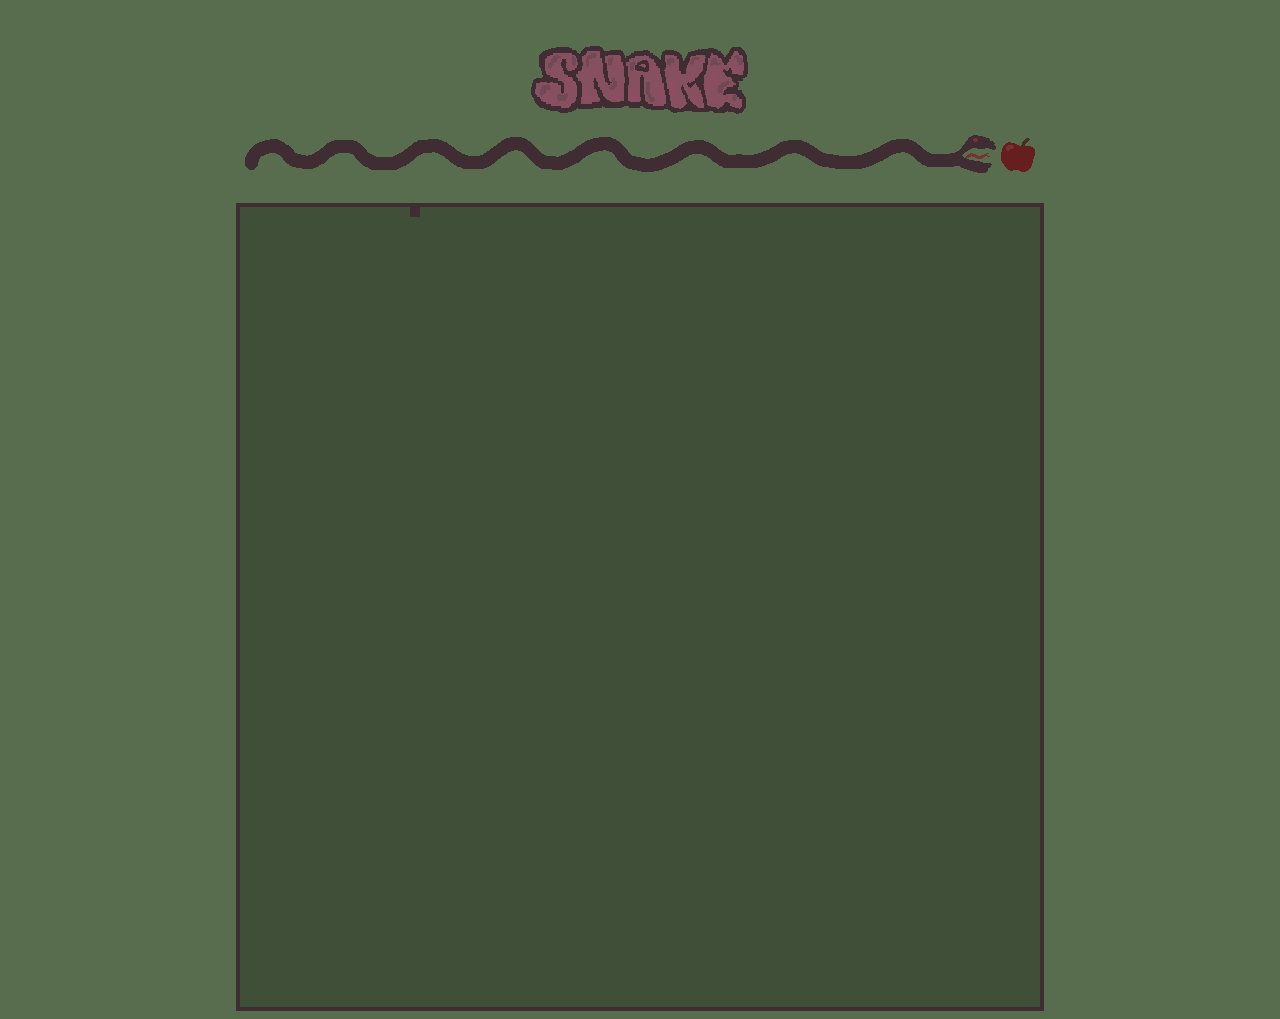
==== index.html @ a9384046 "Initial commit" ====
<!DOCTYPE html>
<html lang="en">
  <head>
    <link rel="stylesheet" type="text/css" href="styling.css" />
  </head>
  <body>
    <div>
      <img class="title" src="img/title.png" />
      <img class="title-snake" src="img/snake.png" />
    </div>
    <canvas
      id="snake-game"
      class="snake-canvas"
      width="800"
      height="800"
    ></canvas>
    <script>
      const canvas = document.getElementById("snake-game");
      const ctx = canvas.getContext("2d");
      var snakeDirection = "right";
      var snakePositions = [[0, 0]];

      ctx.fillStyle = "#3f4f38";
      ctx.fillRect(0, 0, 800, 800);

      var gameState = Array.from(Array(80), () => new Array(80).fill(0));
      gameState[0][0] = 1;

      function drawState() {
        for (var i = 0; i < 80; i++) {
          for (var j = 0; j < 80; j++) {
            switch (gameState[j][i]) {
              case 0:
                ctx.fillStyle = "#3f4f38";
                break;
              case 1:
                ctx.fillStyle = "#402d33";
                break;
              case 2:
                ctx.fillStyle = "#661e1e";
                break;
            }
            ctx.fillRect(i * 10, j * 10, 10, 10);
          }
        }
      }

      function updateState() {
        switch (snakeDirection) {
          case "right":
            if (
              gameState[snakePositions[0][0]][snakePositions[0][1]] !== 2 &&
              snakePositions[0][1] < 80
            ) {
              var oldPosition = snakePositions.pop();
              gameState[oldPosition[0]][oldPosition[1]] = 0;
              oldPosition[1]++;
              snakePositions.push(oldPosition);
              gameState[snakePositions[0][0]][snakePositions[0][1]] = 1;
            }
            break;
        }
      }

      function gameLoop() {
        setTimeout(() => {
          updateState();
          drawState();
          requestAnimationFrame(gameLoop);
        }, 1000 / 20);
      }
      requestAnimationFrame(gameLoop);
    </script>
  </body>
</html>
---- styling.css ----
.title {
  font-size: 40px;
  text-align: center;
  font-family: math;
  margin: auto;
  margin-top: 5vh;
  margin-bottom: 2vh;
  display: flex;
}
.title-snake {
  margin: auto;
  display: flex;
}

.snake-canvas {
  border: 4px #402d33 solid;
  margin: auto;
  margin-top: 30px;
  display: flex;
}

body {
  background-color: #576d4d;
}
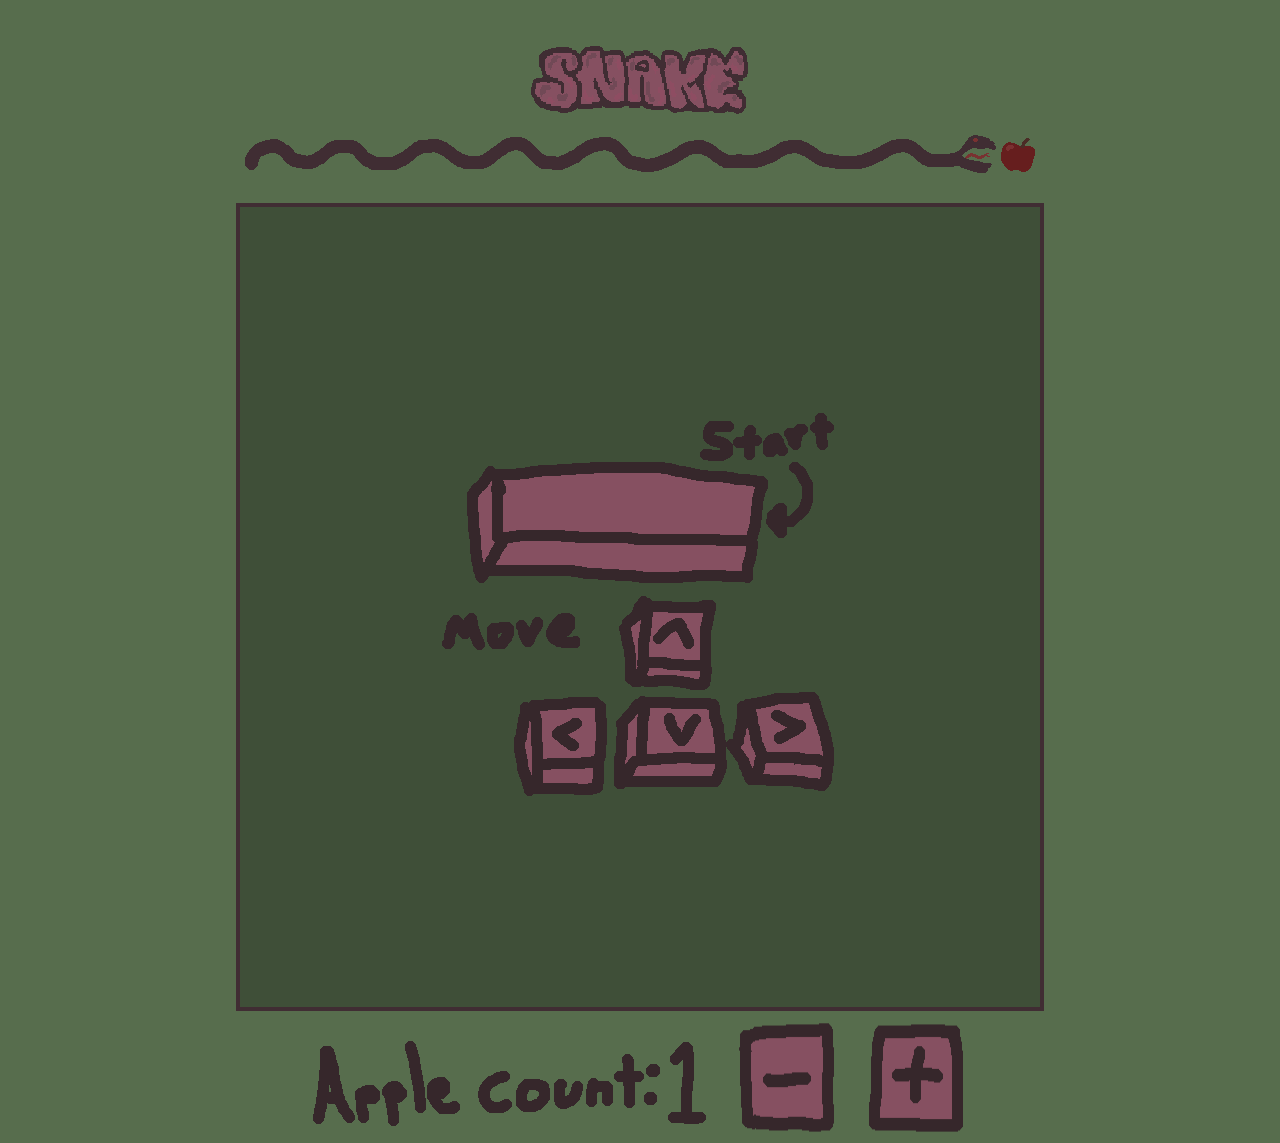
==== commit 20d9c22a: "Day 2 finished making base game and some extra functionality   * need to fix the apple generation fu" ====
--- a/index.html
+++ b/index.html
@@ -14,21 +14,199 @@
       width="800"
       height="800"
     ></canvas>
+    <div class="button-option-list">
+      <div class="apple-count-label">
+        <img src="img/appleCount.png" />
+        <span id="apple-count"></span>
+      </div>
+      <img
+        src="img/minus.png"
+        id="remove-apple-button"
+        onclick="appleCountManipulator(false)"
+      /><img
+        src="img/plus.png"
+        id="add-apple-button"
+        onclick="appleCountManipulator(true)"
+      />
+    </div>
+
     <script>
       const canvas = document.getElementById("snake-game");
       const ctx = canvas.getContext("2d");
       var snakeDirection = "right";
-      var snakePositions = [[0, 0]];
+      var snakePositions = [[5, 0]];
+      var moveLock = false;
+      var queuedMove = "";
+      var appleCount = 1;
+      var startGameFlag = false;
+      var eatenFoodFlag = true;
+      var aliveFlag = true;
+      var restartFlag = false;
+      const gameOver = new Image();
+      gameOver.src = "img/gameover.png";
+
+      const pressRToRestart1 = new Image();
+      pressRToRestart1.src = "img/pressR1.png";
+
+      const pressRToRestart2 = new Image();
+      pressRToRestart2.src = "img/pressR2.png";
+
+      const controls = new Image();
+      controls.src = "img/controls.png";
+
+      const one = new Image();
+      one.src = "img/one.png";
+
+      const two = new Image();
+      two.src = "img/two.png";
+
+      const three = new Image();
+      three.src = "img/three.png";
+
+      const four = new Image();
+      four.src = "img/four.png";
+
+      const five = new Image();
+      five.src = "img/five.png";
+
+      const six = new Image();
+      six.src = "img/six.png";
+
+      const seven = new Image();
+      seven.src = "img/seven.png";
+
+      const eight = new Image();
+      eight.src = "img/eight.png";
+
+      const nine = new Image();
+      nine.src = "img/nine.png";
+
+      const zero = new Image();
+      zero.src = "img/zero.png";
 
       ctx.fillStyle = "#3f4f38";
       ctx.fillRect(0, 0, 800, 800);
 
-      var gameState = Array.from(Array(80), () => new Array(80).fill(0));
-      gameState[0][0] = 1;
+      var gameState = Array.from(Array(20), () => new Array(20).fill(0));
+      gameState[5][0] = 1;
+
+      const drawAppleCountList = document.getElementById("apple-count");
+
+      document.getElementById("apple-count").value = appleCount;
+      drawAppleCount();
+      function appleCountManipulator(change) {
+        appleCount = document.getElementById("apple-count").value;
+        if (change) {
+          appleCount++;
+        } else if (appleCount > 1) {
+          appleCount--;
+        }
+        document.getElementById("apple-count").value = appleCount;
+        drawAppleCount();
+      }
+
+      function drawAppleCount() {
+        const appleCountString = appleCount.toString();
+        drawAppleCountList.innerHTML = "";
+        for (var i = 0; i < appleCountString.length; i++) {
+          switch (appleCountString[i]) {
+            case "0":
+              drawAppleCountList.appendChild(zero.cloneNode(true));
+              break;
+            case "1":
+              drawAppleCountList.appendChild(one.cloneNode(true));
+              break;
+            case "2":
+              drawAppleCountList.appendChild(two.cloneNode(true));
+              break;
+            case "3":
+              drawAppleCountList.appendChild(three.cloneNode(true));
+              break;
+            case "4":
+              drawAppleCountList.appendChild(four.cloneNode(true));
+              break;
+            case "5":
+              drawAppleCountList.appendChild(five.cloneNode(true));
+              break;
+            case "6":
+              drawAppleCountList.appendChild(six.cloneNode(true));
+              break;
+            case "7":
+              drawAppleCountList.appendChild(seven.cloneNode(true));
+              break;
+            case "8":
+              drawAppleCountList.appendChild(eight.cloneNode(true));
+              break;
+            case "9":
+              drawAppleCountList.appendChild(nine.cloneNode(true));
+              break;
+          }
+        }
+      }
+
+      window.addEventListener("keydown", handleKeyPress);
+
+      function handleKeyPress(event) {
+        switch (event.keyCode) {
+          case 39:
+          case 68:
+            if (snakeDirection != "left") {
+              if (!moveLock) {
+                moveLock = true;
+                snakeDirection = "right";
+              } else {
+                queuedMove = "right";
+              }
+            }
+            break;
+          case 37:
+          case 65:
+            if (snakeDirection != "right") {
+              if (!moveLock) {
+                moveLock = true;
+                snakeDirection = "left";
+              } else {
+                queuedMove = "left";
+              }
+            }
+            break;
+          case 38:
+          case 87:
+            if (snakeDirection != "down") {
+              if (!moveLock) {
+                moveLock = true;
+                snakeDirection = "up";
+              } else {
+                queuedMove = "up";
+              }
+            }
+            break;
+          case 40:
+          case 83:
+            if (snakeDirection != "up") {
+              if (!moveLock) {
+                moveLock = true;
+                snakeDirection = "down";
+              } else {
+                queuedMove = "down";
+              }
+            }
+            break;
+          case 82:
+            if (!aliveFlag) {
+              restartFlag = true;
+            }
+            break;
+          case 32:
+            if (aliveFlag) {
+              startGameFlag = !startGameFlag;
+            }
+        }
+      }
 
       function drawState() {
-        for (var i = 0; i < 80; i++) {
-          for (var j = 0; j < 80; j++) {
+        for (var i = 0; i < 20; i++) {
+          for (var j = 0; j < 20; j++) {
             switch (gameState[j][i]) {
               case 0:
                 ctx.fillStyle = "#3f4f38";
@@ -40,32 +218,190 @@
                 ctx.fillStyle = "#661e1e";
                 break;
             }
-            ctx.fillRect(i * 10, j * 10, 10, 10);
+            ctx.fillRect(i * 40, j * 40, 40, 40);
           }
         }
       }
 
       function updateState() {
+        if (!moveLock && queuedMove != "") {
+          snakeDirection = queuedMove;
+          queuedMove = "";
+        }
         switch (snakeDirection) {
           case "right":
-            if (
-              gameState[snakePositions[0][0]][snakePositions[0][1]] !== 2 &&
-              snakePositions[0][1] < 80
-            ) {
-              var oldPosition = snakePositions.pop();
-              gameState[oldPosition[0]][oldPosition[1]] = 0;
-              oldPosition[1]++;
-              snakePositions.push(oldPosition);
-              gameState[snakePositions[0][0]][snakePositions[0][1]] = 1;
-            }
-            break;
-        }
+            if (+snakePositions[0][1] + 1 < 20) {
+              if (
+                gameState[snakePositions[0][0]][+snakePositions[0][1] + 1] == 0
+              ) {
+                var newPosition = [
+                  snakePositions[0][0],
+                  +snakePositions[0][1] + 1,
+                ];
+                var oldPosition = snakePositions.pop();
+                gameState[oldPosition[0]][oldPosition[1]] = 0;
+                snakePositions.unshift(newPosition);
+                gameState[snakePositions[0][0]][snakePositions[0][1]] = 1;
+              } else if (
+                gameState[snakePositions[0][0]][+snakePositions[0][1] + 1] == 2
+              ) {
+                eatenFoodFlag = true;
+                snakePositions.unshift([
+                  [snakePositions[0][0]],
+                  [+snakePositions[0][1] + 1],
+                ]);
+                gameState[snakePositions[0][0]][snakePositions[0][1]] = 1;
+              } else {
+                aliveFlag = false;
+              }
+            } else {
+              aliveFlag = false;
+            }
+            break;
+          case "left":
+            if (+snakePositions[0][1] - 1 >= 0) {
+              if (
+                gameState[snakePositions[0][0]][+snakePositions[0][1] - 1] == 0
+              ) {
+                var newPosition = [
+                  snakePositions[0][0],
+                  +snakePositions[0][1] - 1,
+                ];
+                var oldPosition = snakePositions.pop();
+                gameState[oldPosition[0]][oldPosition[1]] = 0;
+                snakePositions.unshift(newPosition);
+                gameState[snakePositions[0][0]][snakePositions[0][1]] = 1;
+              } else if (
+                gameState[snakePositions[0][0]][+snakePositions[0][1] - 1] == 2
+              ) {
+                eatenFoodFlag = true;
+                snakePositions.unshift([
+                  [snakePositions[0][0]],
+                  [+snakePositions[0][1] - 1],
+                ]);
+                gameState[snakePositions[0][0]][snakePositions[0][1]] = 1;
+              } else {
+                aliveFlag = false;
+              }
+            } else {
+              aliveFlag = false;
+            }
+            break;
+          case "down":
+            if (+snakePositions[0][0] + 1 < 20) {
+              if (
+                gameState[+snakePositions[0][0] + 1][snakePositions[0][1]] == 0
+              ) {
+                var newPosition = [
+                  +snakePositions[0][0] + 1,
+                  snakePositions[0][1],
+                ];
+                var oldPosition = snakePositions.pop();
+                gameState[oldPosition[0]][oldPosition[1]] = 0;
+                snakePositions.unshift(newPosition);
+                gameState[snakePositions[0][0]][snakePositions[0][1]] = 1;
+              } else if (
+                gameState[+snakePositions[0][0] + 1][snakePositions[0][1]] == 2
+              ) {
+                eatenFoodFlag = true;
+                snakePositions.unshift([
+                  [+snakePositions[0][0] + 1],
+                  [snakePositions[0][1]],
+                ]);
+                gameState[snakePositions[0][0]][snakePositions[0][1]] = 1;
+              } else {
+                aliveFlag = false;
+              }
+            } else {
+              aliveFlag = false;
+            }
+            break;
+          case "up":
+            if (+snakePositions[0][0] - 1 >= 0) {
+              if (
+                gameState[+snakePositions[0][0] - 1][snakePositions[0][1]] == 0
+              ) {
+                var newPosition = [
+                  +snakePositions[0][0] - 1,
+                  snakePositions[0][1],
+                ];
+                var oldPosition = snakePositions.pop();
+                gameState[oldPosition[0]][oldPosition[1]] = 0;
+                snakePositions.unshift(newPosition);
+                gameState[snakePositions[0][0]][snakePositions[0][1]] = 1;
+              } else if (
+                gameState[+snakePositions[0][0] - 1][snakePositions[0][1]] == 2
+              ) {
+                eatenFoodFlag = true;
+                snakePositions.unshift([
+                  [+snakePositions[0][0] - 1],
+                  [snakePositions[0][1]],
+                ]);
+                gameState[snakePositions[0][0]][snakePositions[0][1]] = 1;
+              } else {
+                aliveFlag = false;
+              }
+            } else {
+              aliveFlag = false;
+            }
+            break;
+        }
+
+        moveLock = false;
+      }
+
+      function generateNewFood() {
+        while (eatenFoodFlag && appleCount >= 0) {
+          let x = Math.floor(Math.random() * 20);
+          let y = Math.floor(Math.random() * 20);
+          if (gameState[x][y] == 0) {
+            gameState[x][y] = 2;
+            appleCount--;
+            if (appleCount == 0) {
+              appleCount++;
+              eatenFoodFlag = false;
+            }
+          }
+        }
+      }
+
+      function drawGameOver() {
+        ctx.drawImage(gameOver, 185, 200);
+        ctx.drawImage(pressRToRestart1, 195, 410);
+      }
+
+      function restartGame() {
+        gameState = Array.from(Array(20), () => new Array(20).fill(0));
+        eatenFoodFlag = true;
+        aliveFlag = true;
+        queuedMove = [];
+        restartFlag = false;
+        gameState[5][0] = 1;
+        snakeDirection = "right";
+        snakePositions = [[5, 0]];
+        appleCount = document.getElementById("apple-count").value;
+        generateNewFood();
+        drawState();
       }
 
       function gameLoop() {
         setTimeout(() => {
-          updateState();
-          drawState();
+          if (startGameFlag) {
+            if (aliveFlag) {
+              if (eatenFoodFlag) {
+                generateNewFood();
+              }
+              updateState();
+              drawState();
+            } else {
+              if (restartFlag) {
+                restartGame();
+              }
+              drawGameOver();
+            }
+          } else {
+            ctx.drawImage(controls, 200, 200);
+          }
           requestAnimationFrame(gameLoop);
         }, 1000 / 20);
       }
--- a/styling.css
+++ b/styling.css
@@ -22,3 +22,33 @@
 body {
   background-color: #576d4d;
 }
+
+.play-button {
+  height: 50px;
+  background-color: #402d33;
+  color: #576d4d;
+  font-family: math;
+  font-size: x-large;
+  margin-left: auto;
+  margin-right: auto;
+  text-align: center;
+  display: block;
+  padding-right: 20px;
+  padding-left: 20px;
+  margin-top: 10px;
+}
+
+.button-option-list {
+  margin-top: 10px;
+  margin-right: auto;
+  margin-left: auto;
+  display: flex;
+  justify-content: center;
+  flex-direction: row;
+  gap: 30px;
+}
+
+.apple-count-label {
+  margin-top: 10px;
+  white-space: nowrap;
+}
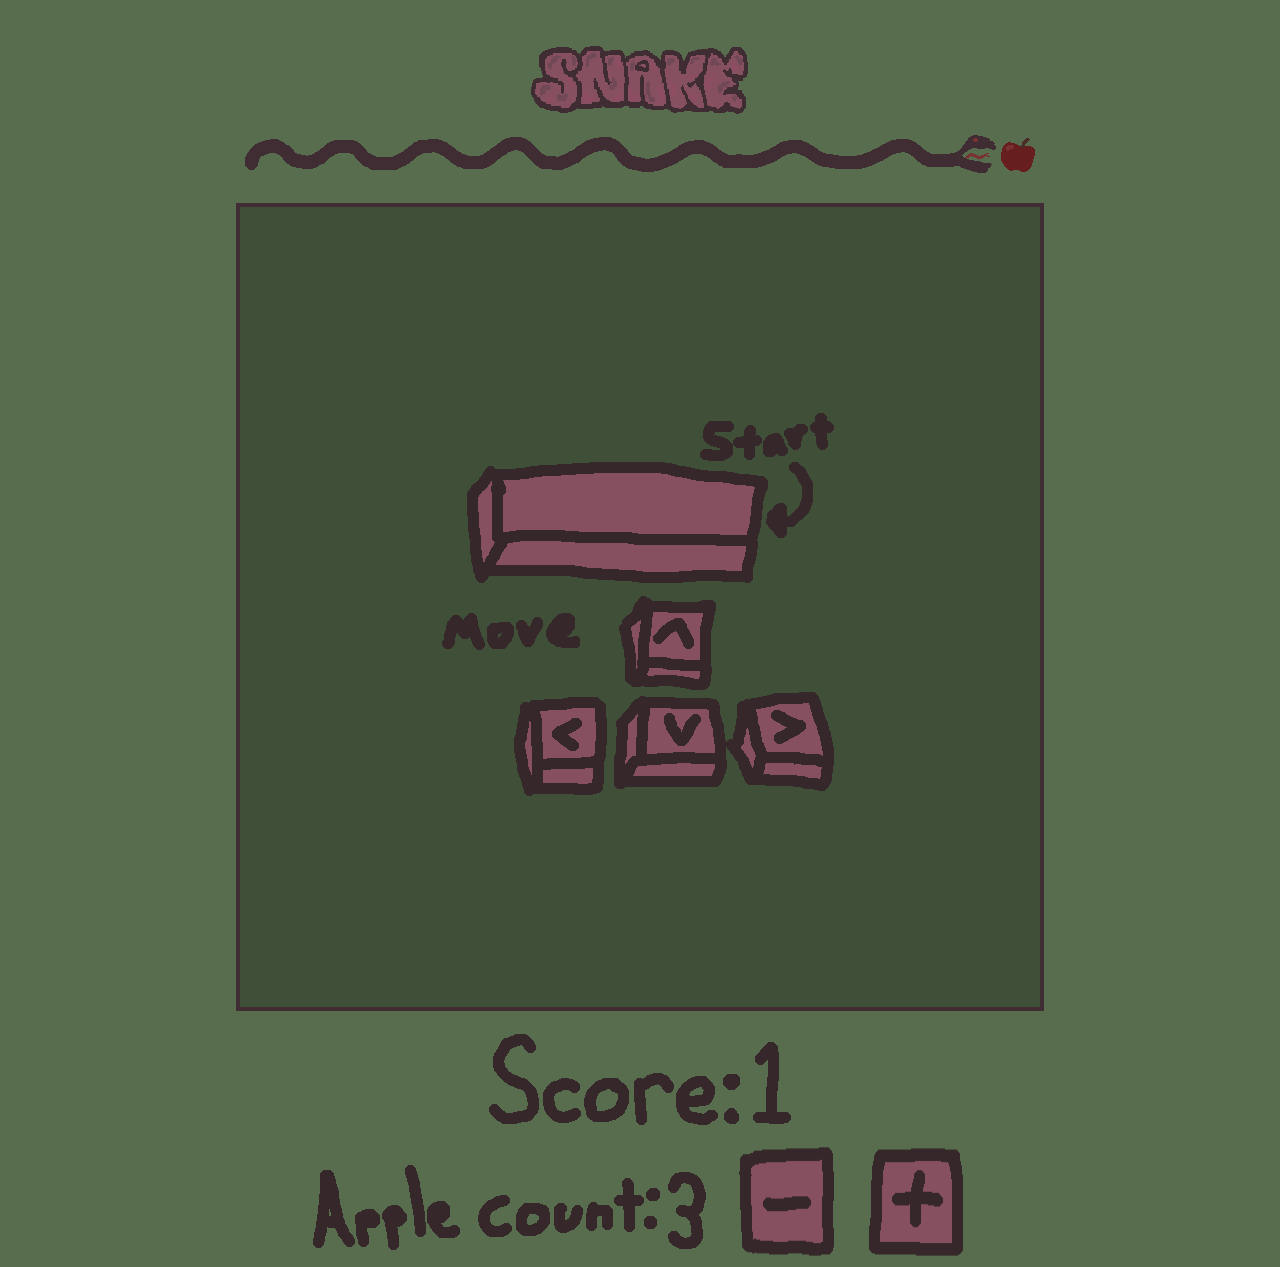
==== commit 750bbbd2: "Add sound, score, and update apple generation" ====
--- a/index.html
+++ b/index.html
@@ -16,6 +16,12 @@
     ></canvas>
     <div class="button-option-list">
       <div class="apple-count-label">
+        <img src="img/score.png" />
+        <span id="score-count"></span>
+      </div>
+    </div>
+    <div class="button-option-list">
+      <div class="apple-count-label">
         <img src="img/appleCount.png" />
         <span id="apple-count"></span>
       </div>
@@ -37,7 +43,7 @@
       var snakePositions = [[5, 0]];
       var moveLock = false;
       var queuedMove = "";
-      var appleCount = 1;
+      var appleCount = 3;
       var startGameFlag = false;
       var eatenFoodFlag = true;
       var aliveFlag = true;
@@ -84,6 +90,10 @@
       const zero = new Image();
       zero.src = "img/zero.png";
 
+      const scoreImage = new Image();
+      scoreImage.src = "img/score.png";
+      var score = 1;
+
       ctx.fillStyle = "#3f4f38";
       ctx.fillRect(0, 0, 800, 800);
 
@@ -91,9 +101,18 @@
       gameState[5][0] = 1;
 
       const drawAppleCountList = document.getElementById("apple-count");
+      const drawScoreCountList = document.getElementById("score-count");
+      document.getElementById("score-count").value = score;
+      drawScoreCount();
 
       document.getElementById("apple-count").value = appleCount;
       drawAppleCount();
+
+      var opacity = 0.5;
+      var opacityFlipSwitch = false;
+
+      var eatApple = new Audio("audio/eatApple.wav");
+
       function appleCountManipulator(change) {
         appleCount = document.getElementById("apple-count").value;
         if (change) {
@@ -139,6 +158,45 @@
               break;
             case "9":
               drawAppleCountList.appendChild(nine.cloneNode(true));
+              break;
+          }
+        }
+      }
+
+      function drawScoreCount() {
+        const scoreCountString = score.toString();
+        drawScoreCountList.innerHTML = "";
+        for (var i = 0; i < scoreCountString.length; i++) {
+          switch (scoreCountString[i]) {
+            case "0":
+              drawScoreCountList.appendChild(zero.cloneNode(true));
+              break;
+            case "1":
+              drawScoreCountList.appendChild(one.cloneNode(true));
+              break;
+            case "2":
+              drawScoreCountList.appendChild(two.cloneNode(true));
+              break;
+            case "3":
+              drawScoreCountList.appendChild(three.cloneNode(true));
+              break;
+            case "4":
+              drawScoreCountList.appendChild(four.cloneNode(true));
+              break;
+            case "5":
+              drawScoreCountList.appendChild(five.cloneNode(true));
+              break;
+            case "6":
+              drawScoreCountList.appendChild(six.cloneNode(true));
+              break;
+            case "7":
+              drawScoreCountList.appendChild(seven.cloneNode(true));
+              break;
+            case "8":
+              drawScoreCountList.appendChild(eight.cloneNode(true));
+              break;
+            case "9":
+              drawScoreCountList.appendChild(nine.cloneNode(true));
               break;
           }
         }
@@ -246,6 +304,8 @@
                 gameState[snakePositions[0][0]][+snakePositions[0][1] + 1] == 2
               ) {
                 eatenFoodFlag = true;
+                score++;
+                eatApple.cloneNode(true).play();
                 snakePositions.unshift([
                   [snakePositions[0][0]],
                   [+snakePositions[0][1] + 1],
@@ -275,6 +335,8 @@
                 gameState[snakePositions[0][0]][+snakePositions[0][1] - 1] == 2
               ) {
                 eatenFoodFlag = true;
+                score++;
+                eatApple.cloneNode(true).play();
                 snakePositions.unshift([
                   [snakePositions[0][0]],
                   [+snakePositions[0][1] - 1],
@@ -304,6 +366,8 @@
                 gameState[+snakePositions[0][0] + 1][snakePositions[0][1]] == 2
               ) {
                 eatenFoodFlag = true;
+                score++;
+                eatApple.cloneNode(true).play();
                 snakePositions.unshift([
                   [+snakePositions[0][0] + 1],
                   [snakePositions[0][1]],
@@ -333,6 +397,8 @@
                 gameState[+snakePositions[0][0] - 1][snakePositions[0][1]] == 2
               ) {
                 eatenFoodFlag = true;
+                score++;
+                eatApple.cloneNode(true).play();
                 snakePositions.unshift([
                   [+snakePositions[0][0] - 1],
                   [snakePositions[0][1]],
@@ -346,28 +412,45 @@
             }
             break;
         }
-
         moveLock = false;
       }
 
       function generateNewFood() {
-        while (eatenFoodFlag && appleCount >= 0) {
-          let x = Math.floor(Math.random() * 20);
-          let y = Math.floor(Math.random() * 20);
-          if (gameState[x][y] == 0) {
-            gameState[x][y] = 2;
-            appleCount--;
-            if (appleCount == 0) {
-              appleCount++;
-              eatenFoodFlag = false;
-            }
+        var emptyList = [];
+        for (var i = 0; i < 20; i++) {
+          for (var j = 0; j < 20; j++) {
+            if (gameState[i][j] == 0) {
+              emptyList.push([[i], [j]]);
+            }
+          }
+        }
+        while (eatenFoodFlag && appleCount >= 0 && emptyList.length > 0) {
+          let x = Math.floor(Math.random() * emptyList.length);
+          gameState[emptyList[x][0]][emptyList[x][1]] = 2;
+          emptyList.splice(x);
+          appleCount--;
+          if (appleCount == 0) {
+            appleCount++;
+            eatenFoodFlag = false;
           }
         }
       }
 
       function drawGameOver() {
+        drawState();
+        var increment = 0.04;
+        if (opacity <= 0.2 || opacity >= 1) {
+          opacityFlipSwitch = !opacityFlipSwitch;
+        }
+        if (opacityFlipSwitch) {
+          opacity -= increment;
+        } else {
+          opacity += increment;
+        }
+        ctx.globalAlpha = opacity;
         ctx.drawImage(gameOver, 185, 200);
         ctx.drawImage(pressRToRestart1, 195, 410);
+        ctx.globalAlpha = 1;
       }
 
       function restartGame() {
@@ -379,7 +462,10 @@
         gameState[5][0] = 1;
         snakeDirection = "right";
         snakePositions = [[5, 0]];
+        score = 1;
         appleCount = document.getElementById("apple-count").value;
+        opacity = 0.5;
+        opacityFlipSwitch = false;
         generateNewFood();
         drawState();
       }
@@ -393,6 +479,7 @@
               }
               updateState();
               drawState();
+              drawScoreCount();
             } else {
               if (restartFlag) {
                 restartGame();
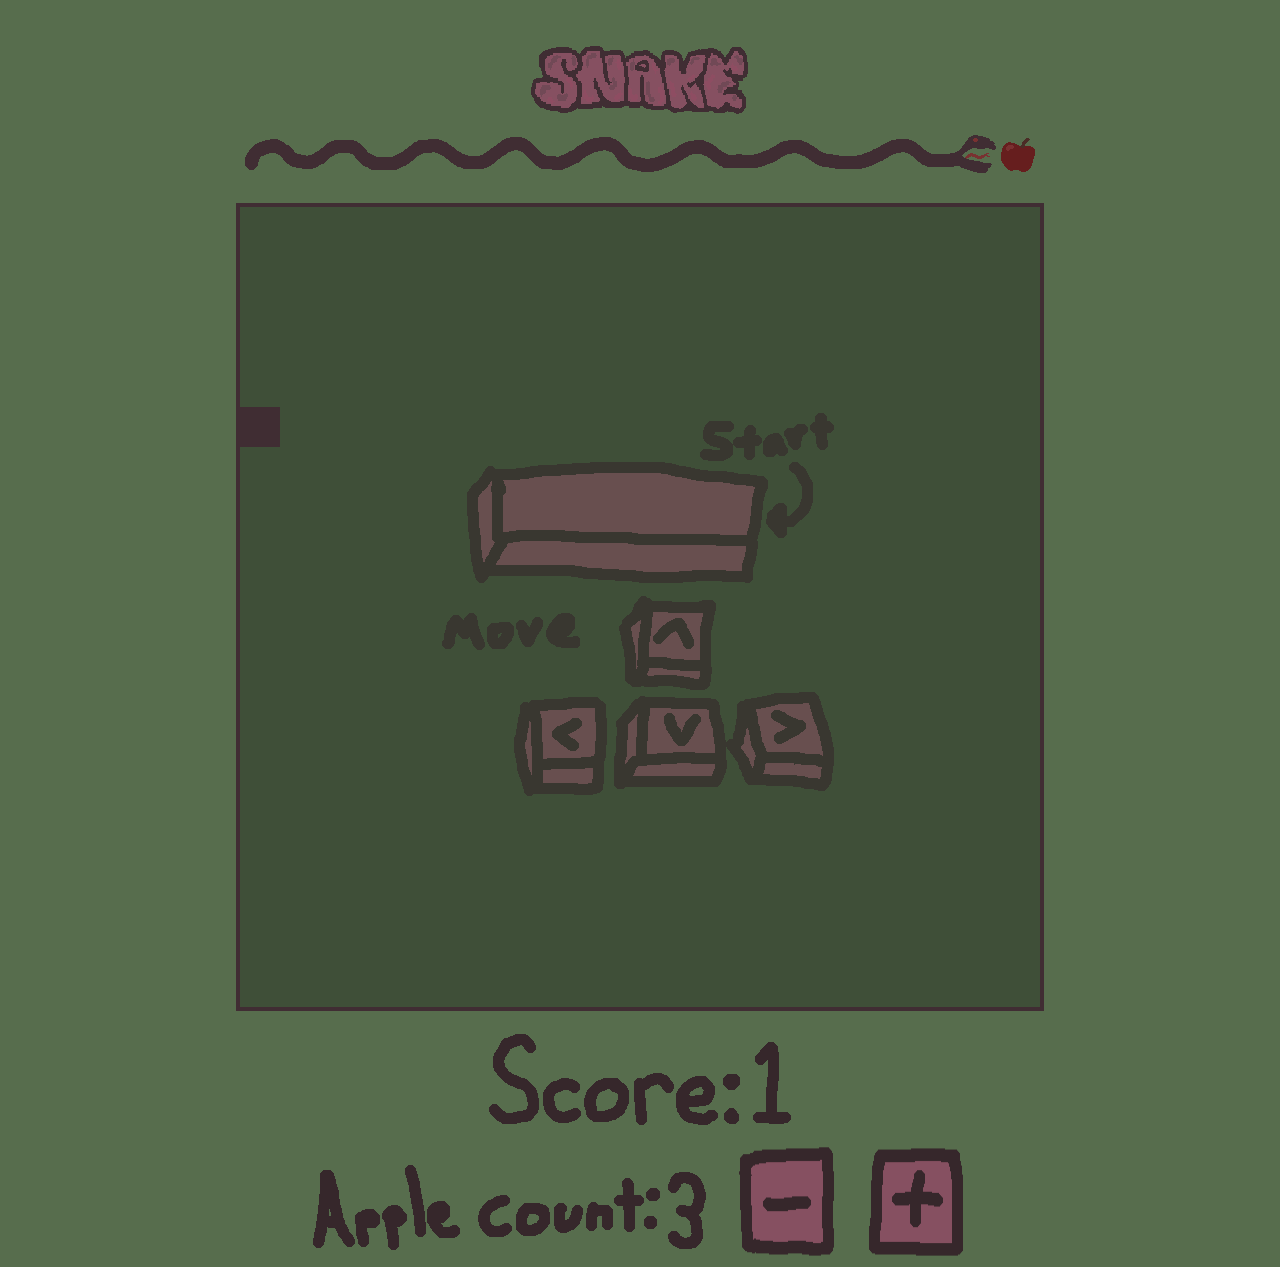
==== commit a8e6f122: "add minus and plus button press, create separate js file, refactor code" ====
--- a/index.html
+++ b/index.html
@@ -36,463 +36,6 @@
       />
     </div>
 
-    <script>
-      const canvas = document.getElementById("snake-game");
-      const ctx = canvas.getContext("2d");
-      var snakeDirection = "right";
-      var snakePositions = [[5, 0]];
-      var moveLock = false;
-      var queuedMove = "";
-      var appleCount = 3;
-      var startGameFlag = false;
-      var eatenFoodFlag = true;
-      var aliveFlag = true;
-      var restartFlag = false;
-      const gameOver = new Image();
-      gameOver.src = "img/gameover.png";
-
-      const pressRToRestart1 = new Image();
-      pressRToRestart1.src = "img/pressR1.png";
-
-      const pressRToRestart2 = new Image();
-      pressRToRestart2.src = "img/pressR2.png";
-
-      const controls = new Image();
-      controls.src = "img/controls.png";
-
-      const one = new Image();
-      one.src = "img/one.png";
-
-      const two = new Image();
-      two.src = "img/two.png";
-
-      const three = new Image();
-      three.src = "img/three.png";
-
-      const four = new Image();
-      four.src = "img/four.png";
-
-      const five = new Image();
-      five.src = "img/five.png";
-
-      const six = new Image();
-      six.src = "img/six.png";
-
-      const seven = new Image();
-      seven.src = "img/seven.png";
-
-      const eight = new Image();
-      eight.src = "img/eight.png";
-
-      const nine = new Image();
-      nine.src = "img/nine.png";
-
-      const zero = new Image();
-      zero.src = "img/zero.png";
-
-      const scoreImage = new Image();
-      scoreImage.src = "img/score.png";
-      var score = 1;
-
-      ctx.fillStyle = "#3f4f38";
-      ctx.fillRect(0, 0, 800, 800);
-
-      var gameState = Array.from(Array(20), () => new Array(20).fill(0));
-      gameState[5][0] = 1;
-
-      const drawAppleCountList = document.getElementById("apple-count");
-      const drawScoreCountList = document.getElementById("score-count");
-      document.getElementById("score-count").value = score;
-      drawScoreCount();
-
-      document.getElementById("apple-count").value = appleCount;
-      drawAppleCount();
-
-      var opacity = 0.5;
-      var opacityFlipSwitch = false;
-
-      var eatApple = new Audio("audio/eatApple.wav");
-
-      function appleCountManipulator(change) {
-        appleCount = document.getElementById("apple-count").value;
-        if (change) {
-          appleCount++;
-        } else if (appleCount > 1) {
-          appleCount--;
-        }
-        document.getElementById("apple-count").value = appleCount;
-        drawAppleCount();
-      }
-
-      function drawAppleCount() {
-        const appleCountString = appleCount.toString();
-        drawAppleCountList.innerHTML = "";
-        for (var i = 0; i < appleCountString.length; i++) {
-          switch (appleCountString[i]) {
-            case "0":
-              drawAppleCountList.appendChild(zero.cloneNode(true));
-              break;
-            case "1":
-              drawAppleCountList.appendChild(one.cloneNode(true));
-              break;
-            case "2":
-              drawAppleCountList.appendChild(two.cloneNode(true));
-              break;
-            case "3":
-              drawAppleCountList.appendChild(three.cloneNode(true));
-              break;
-            case "4":
-              drawAppleCountList.appendChild(four.cloneNode(true));
-              break;
-            case "5":
-              drawAppleCountList.appendChild(five.cloneNode(true));
-              break;
-            case "6":
-              drawAppleCountList.appendChild(six.cloneNode(true));
-              break;
-            case "7":
-              drawAppleCountList.appendChild(seven.cloneNode(true));
-              break;
-            case "8":
-              drawAppleCountList.appendChild(eight.cloneNode(true));
-              break;
-            case "9":
-              drawAppleCountList.appendChild(nine.cloneNode(true));
-              break;
-          }
-        }
-      }
-
-      function drawScoreCount() {
-        const scoreCountString = score.toString();
-        drawScoreCountList.innerHTML = "";
-        for (var i = 0; i < scoreCountString.length; i++) {
-          switch (scoreCountString[i]) {
-            case "0":
-              drawScoreCountList.appendChild(zero.cloneNode(true));
-              break;
-            case "1":
-              drawScoreCountList.appendChild(one.cloneNode(true));
-              break;
-            case "2":
-              drawScoreCountList.appendChild(two.cloneNode(true));
-              break;
-            case "3":
-              drawScoreCountList.appendChild(three.cloneNode(true));
-              break;
-            case "4":
-              drawScoreCountList.appendChild(four.cloneNode(true));
-              break;
-            case "5":
-              drawScoreCountList.appendChild(five.cloneNode(true));
-              break;
-            case "6":
-              drawScoreCountList.appendChild(six.cloneNode(true));
-              break;
-            case "7":
-              drawScoreCountList.appendChild(seven.cloneNode(true));
-              break;
-            case "8":
-              drawScoreCountList.appendChild(eight.cloneNode(true));
-              break;
-            case "9":
-              drawScoreCountList.appendChild(nine.cloneNode(true));
-              break;
-          }
-        }
-      }
-
-      window.addEventListener("keydown", handleKeyPress);
-
-      function handleKeyPress(event) {
-        switch (event.keyCode) {
-          case 39:
-          case 68:
-            if (snakeDirection != "left") {
-              if (!moveLock) {
-                moveLock = true;
-                snakeDirection = "right";
-              } else {
-                queuedMove = "right";
-              }
-            }
-            break;
-          case 37:
-          case 65:
-            if (snakeDirection != "right") {
-              if (!moveLock) {
-                moveLock = true;
-                snakeDirection = "left";
-              } else {
-                queuedMove = "left";
-              }
-            }
-            break;
-          case 38:
-          case 87:
-            if (snakeDirection != "down") {
-              if (!moveLock) {
-                moveLock = true;
-                snakeDirection = "up";
-              } else {
-                queuedMove = "up";
-              }
-            }
-            break;
-          case 40:
-          case 83:
-            if (snakeDirection != "up") {
-              if (!moveLock) {
-                moveLock = true;
-                snakeDirection = "down";
-              } else {
-                queuedMove = "down";
-              }
-            }
-            break;
-          case 82:
-            if (!aliveFlag) {
-              restartFlag = true;
-            }
-            break;
-          case 32:
-            if (aliveFlag) {
-              startGameFlag = !startGameFlag;
-            }
-        }
-      }
-
-      function drawState() {
-        for (var i = 0; i < 20; i++) {
-          for (var j = 0; j < 20; j++) {
-            switch (gameState[j][i]) {
-              case 0:
-                ctx.fillStyle = "#3f4f38";
-                break;
-              case 1:
-                ctx.fillStyle = "#402d33";
-                break;
-              case 2:
-                ctx.fillStyle = "#661e1e";
-                break;
-            }
-            ctx.fillRect(i * 40, j * 40, 40, 40);
-          }
-        }
-      }
-
-      function updateState() {
-        if (!moveLock && queuedMove != "") {
-          snakeDirection = queuedMove;
-          queuedMove = "";
-        }
-        switch (snakeDirection) {
-          case "right":
-            if (+snakePositions[0][1] + 1 < 20) {
-              if (
-                gameState[snakePositions[0][0]][+snakePositions[0][1] + 1] == 0
-              ) {
-                var newPosition = [
-                  snakePositions[0][0],
-                  +snakePositions[0][1] + 1,
-                ];
-                var oldPosition = snakePositions.pop();
-                gameState[oldPosition[0]][oldPosition[1]] = 0;
-                snakePositions.unshift(newPosition);
-                gameState[snakePositions[0][0]][snakePositions[0][1]] = 1;
-              } else if (
-                gameState[snakePositions[0][0]][+snakePositions[0][1] + 1] == 2
-              ) {
-                eatenFoodFlag = true;
-                score++;
-                eatApple.cloneNode(true).play();
-                snakePositions.unshift([
-                  [snakePositions[0][0]],
-                  [+snakePositions[0][1] + 1],
-                ]);
-                gameState[snakePositions[0][0]][snakePositions[0][1]] = 1;
-              } else {
-                aliveFlag = false;
-              }
-            } else {
-              aliveFlag = false;
-            }
-            break;
-          case "left":
-            if (+snakePositions[0][1] - 1 >= 0) {
-              if (
-                gameState[snakePositions[0][0]][+snakePositions[0][1] - 1] == 0
-              ) {
-                var newPosition = [
-                  snakePositions[0][0],
-                  +snakePositions[0][1] - 1,
-                ];
-                var oldPosition = snakePositions.pop();
-                gameState[oldPosition[0]][oldPosition[1]] = 0;
-                snakePositions.unshift(newPosition);
-                gameState[snakePositions[0][0]][snakePositions[0][1]] = 1;
-              } else if (
-                gameState[snakePositions[0][0]][+snakePositions[0][1] - 1] == 2
-              ) {
-                eatenFoodFlag = true;
-                score++;
-                eatApple.cloneNode(true).play();
-                snakePositions.unshift([
-                  [snakePositions[0][0]],
-                  [+snakePositions[0][1] - 1],
-                ]);
-                gameState[snakePositions[0][0]][snakePositions[0][1]] = 1;
-              } else {
-                aliveFlag = false;
-              }
-            } else {
-              aliveFlag = false;
-            }
-            break;
-          case "down":
-            if (+snakePositions[0][0] + 1 < 20) {
-              if (
-                gameState[+snakePositions[0][0] + 1][snakePositions[0][1]] == 0
-              ) {
-                var newPosition = [
-                  +snakePositions[0][0] + 1,
-                  snakePositions[0][1],
-                ];
-                var oldPosition = snakePositions.pop();
-                gameState[oldPosition[0]][oldPosition[1]] = 0;
-                snakePositions.unshift(newPosition);
-                gameState[snakePositions[0][0]][snakePositions[0][1]] = 1;
-              } else if (
-                gameState[+snakePositions[0][0] + 1][snakePositions[0][1]] == 2
-              ) {
-                eatenFoodFlag = true;
-                score++;
-                eatApple.cloneNode(true).play();
-                snakePositions.unshift([
-                  [+snakePositions[0][0] + 1],
-                  [snakePositions[0][1]],
-                ]);
-                gameState[snakePositions[0][0]][snakePositions[0][1]] = 1;
-              } else {
-                aliveFlag = false;
-              }
-            } else {
-              aliveFlag = false;
-            }
-            break;
-          case "up":
-            if (+snakePositions[0][0] - 1 >= 0) {
-              if (
-                gameState[+snakePositions[0][0] - 1][snakePositions[0][1]] == 0
-              ) {
-                var newPosition = [
-                  +snakePositions[0][0] - 1,
-                  snakePositions[0][1],
-                ];
-                var oldPosition = snakePositions.pop();
-                gameState[oldPosition[0]][oldPosition[1]] = 0;
-                snakePositions.unshift(newPosition);
-                gameState[snakePositions[0][0]][snakePositions[0][1]] = 1;
-              } else if (
-                gameState[+snakePositions[0][0] - 1][snakePositions[0][1]] == 2
-              ) {
-                eatenFoodFlag = true;
-                score++;
-                eatApple.cloneNode(true).play();
-                snakePositions.unshift([
-                  [+snakePositions[0][0] - 1],
-                  [snakePositions[0][1]],
-                ]);
-                gameState[snakePositions[0][0]][snakePositions[0][1]] = 1;
-              } else {
-                aliveFlag = false;
-              }
-            } else {
-              aliveFlag = false;
-            }
-            break;
-        }
-        moveLock = false;
-      }
-
-      function generateNewFood() {
-        var emptyList = [];
-        for (var i = 0; i < 20; i++) {
-          for (var j = 0; j < 20; j++) {
-            if (gameState[i][j] == 0) {
-              emptyList.push([[i], [j]]);
-            }
-          }
-        }
-        while (eatenFoodFlag && appleCount >= 0 && emptyList.length > 0) {
-          let x = Math.floor(Math.random() * emptyList.length);
-          gameState[emptyList[x][0]][emptyList[x][1]] = 2;
-          emptyList.splice(x);
-          appleCount--;
-          if (appleCount == 0) {
-            appleCount++;
-            eatenFoodFlag = false;
-          }
-        }
-      }
-
-      function drawGameOver() {
-        drawState();
-        var increment = 0.04;
-        if (opacity <= 0.2 || opacity >= 1) {
-          opacityFlipSwitch = !opacityFlipSwitch;
-        }
-        if (opacityFlipSwitch) {
-          opacity -= increment;
-        } else {
-          opacity += increment;
-        }
-        ctx.globalAlpha = opacity;
-        ctx.drawImage(gameOver, 185, 200);
-        ctx.drawImage(pressRToRestart1, 195, 410);
-        ctx.globalAlpha = 1;
-      }
-
-      function restartGame() {
-        gameState = Array.from(Array(20), () => new Array(20).fill(0));
-        eatenFoodFlag = true;
-        aliveFlag = true;
-        queuedMove = [];
-        restartFlag = false;
-        gameState[5][0] = 1;
-        snakeDirection = "right";
-        snakePositions = [[5, 0]];
-        score = 1;
-        appleCount = document.getElementById("apple-count").value;
-        opacity = 0.5;
-        opacityFlipSwitch = false;
-        generateNewFood();
-        drawState();
-      }
-
-      function gameLoop() {
-        setTimeout(() => {
-          if (startGameFlag) {
-            if (aliveFlag) {
-              if (eatenFoodFlag) {
-                generateNewFood();
-              }
-              updateState();
-              drawState();
-              drawScoreCount();
-            } else {
-              if (restartFlag) {
-                restartGame();
-              }
-              drawGameOver();
-            }
-          } else {
-            ctx.drawImage(controls, 200, 200);
-          }
-          requestAnimationFrame(gameLoop);
-        }, 1000 / 20);
-      }
-      requestAnimationFrame(gameLoop);
-    </script>
+    <script type="text/javascript" src="snakeGameLogic.js"></script>
   </body>
 </html>
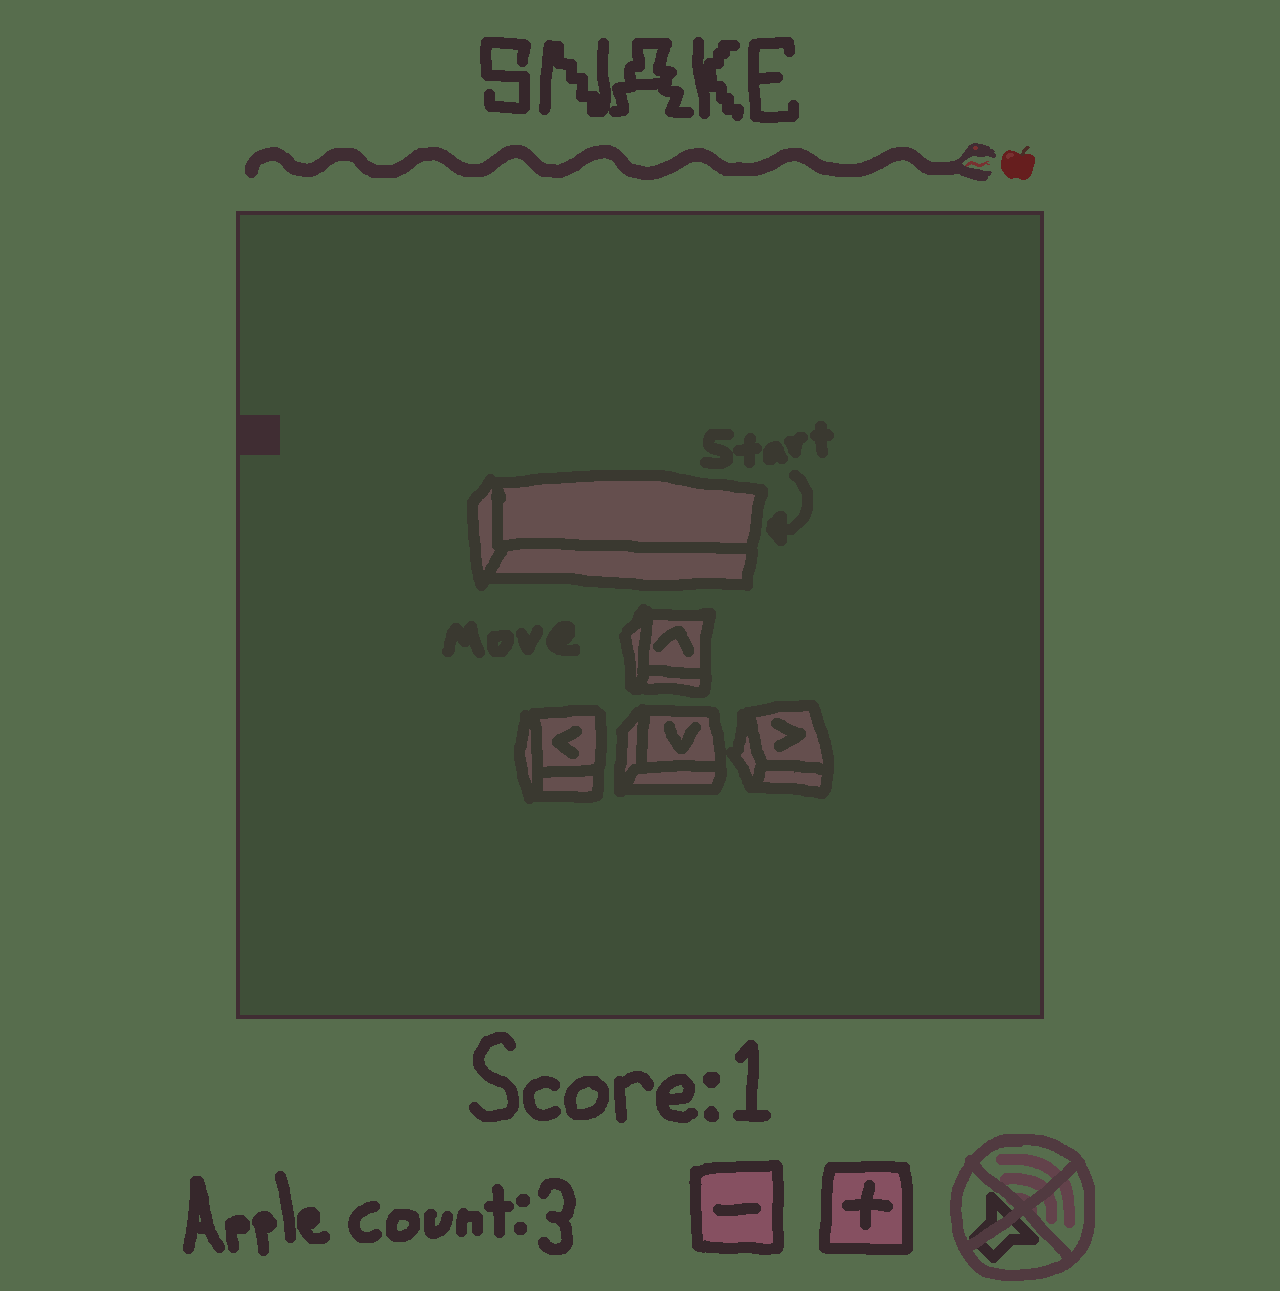
==== commit 73d6ea49: "add Music toggle, new title, rearrange page" ====
--- a/index.html
+++ b/index.html
@@ -14,26 +14,28 @@
       width="800"
       height="800"
     ></canvas>
-    <div class="button-option-list">
-      <div class="apple-count-label">
+    <div class="score-container">
+      <div>
         <img src="img/score.png" />
-        <span id="score-count"></span>
+        <span class="number-display" id="score-count"></span>
       </div>
     </div>
-    <div class="button-option-list">
+    <div class="apple-music-container">
       <div class="apple-count-label">
         <img src="img/appleCount.png" />
-        <span id="apple-count"></span>
+        <span class="number-display" id="apple-count"></span>
       </div>
       <img
         src="img/minus.png"
+        height="100px"
         id="remove-apple-button"
         onclick="appleCountManipulator(false)"
       /><img
+        height="100px"
         src="img/plus.png"
         id="add-apple-button"
         onclick="appleCountManipulator(true)"
-      />
+      /><img id="music-button" src="img/musicOFF.png" onclick="musicToggle()" />
     </div>
 
     <script type="text/javascript" src="snakeGameLogic.js"></script>
--- a/styling.css
+++ b/styling.css
@@ -3,7 +3,7 @@
   text-align: center;
   font-family: math;
   margin: auto;
-  margin-top: 5vh;
+  margin-top: 4vh;
   margin-bottom: 2vh;
   display: flex;
 }
@@ -38,13 +38,21 @@
   margin-top: 10px;
 }
 
-.button-option-list {
+.score-container {
   margin-top: 10px;
-  margin-right: auto;
-  margin-left: auto;
+  display: flex;
+  margin-left: 40px;
+  justify-content: center;
+  flex-direction: row;
+  align-items: center;
+  gap: 30px;
+}
+
+.apple-music-container {
   display: flex;
   justify-content: center;
   flex-direction: row;
+  align-items: center;
   gap: 30px;
 }
 
@@ -52,3 +60,8 @@
   margin-top: 10px;
   white-space: nowrap;
 }
+
+.number-display {
+  display: inline-block;
+  width: 120px;
+}
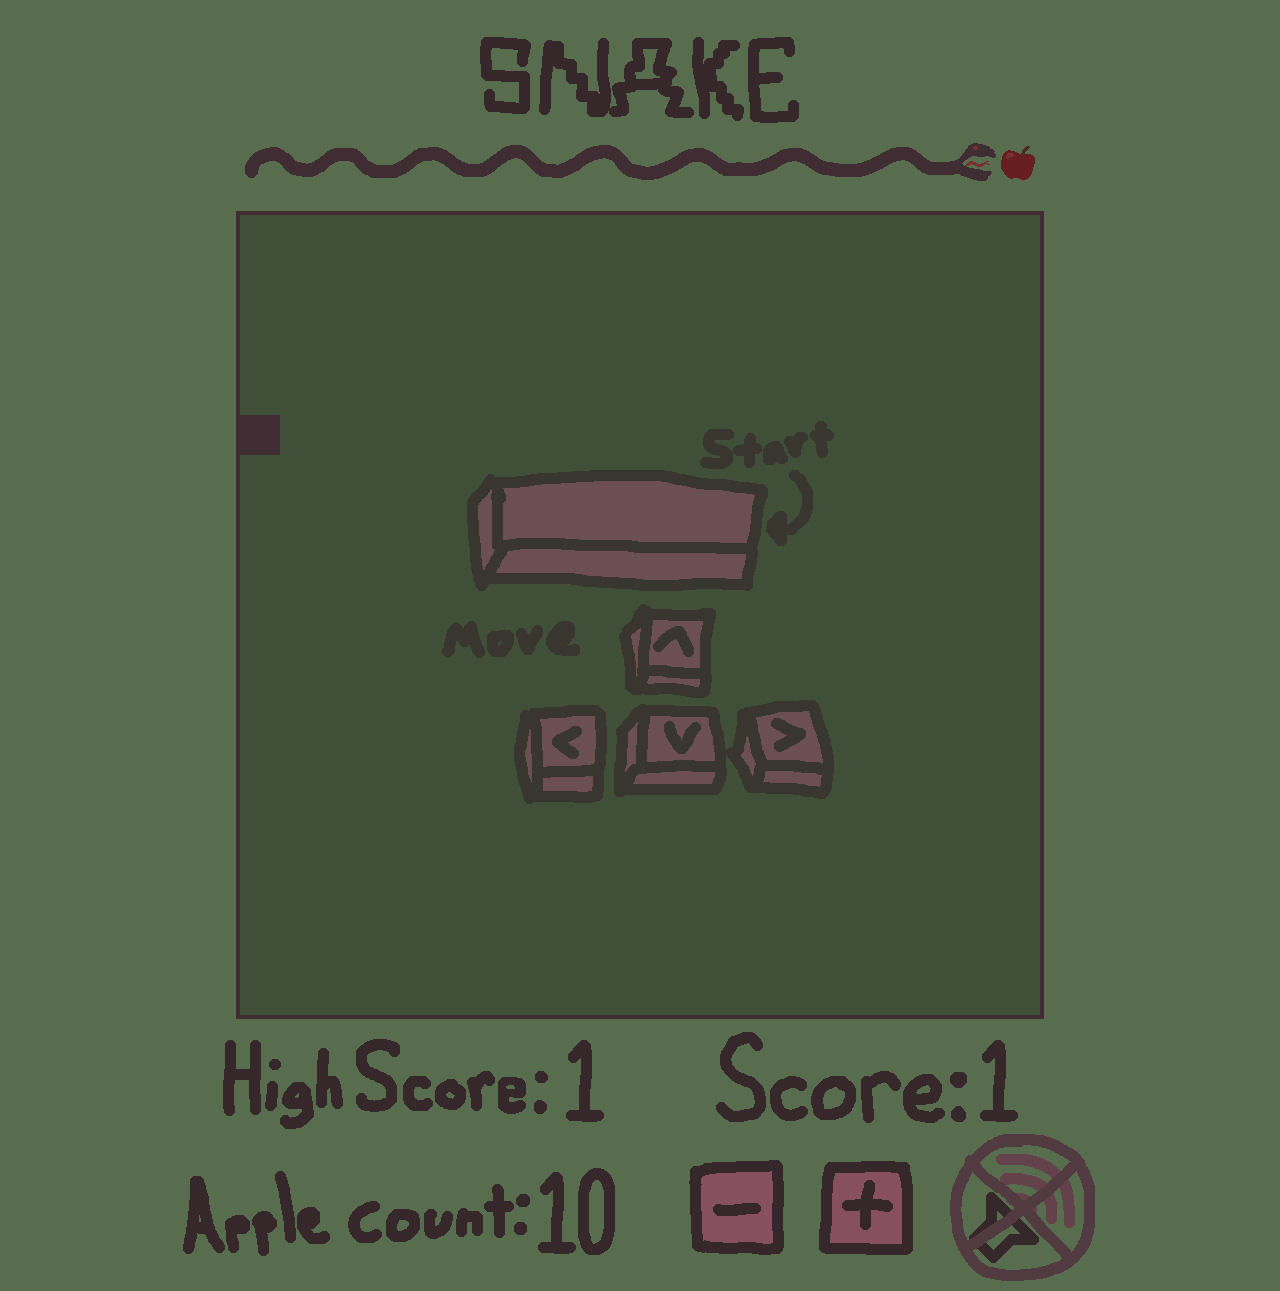
==== commit af054dbe: "Add highscore" ====
--- a/index.html
+++ b/index.html
@@ -15,6 +15,10 @@
       height="800"
     ></canvas>
     <div class="score-container">
+      <div>
+        <img src="img/highScore.png" />
+        <span class="number-display" id="high-score-count"></span>
+      </div>
       <div>
         <img src="img/score.png" />
         <span class="number-display" id="score-count"></span>
--- a/styling.css
+++ b/styling.css
@@ -40,8 +40,8 @@
 
 .score-container {
   margin-top: 10px;
+  margin-left: 40px;
   display: flex;
-  margin-left: 40px;
   justify-content: center;
   flex-direction: row;
   align-items: center;
